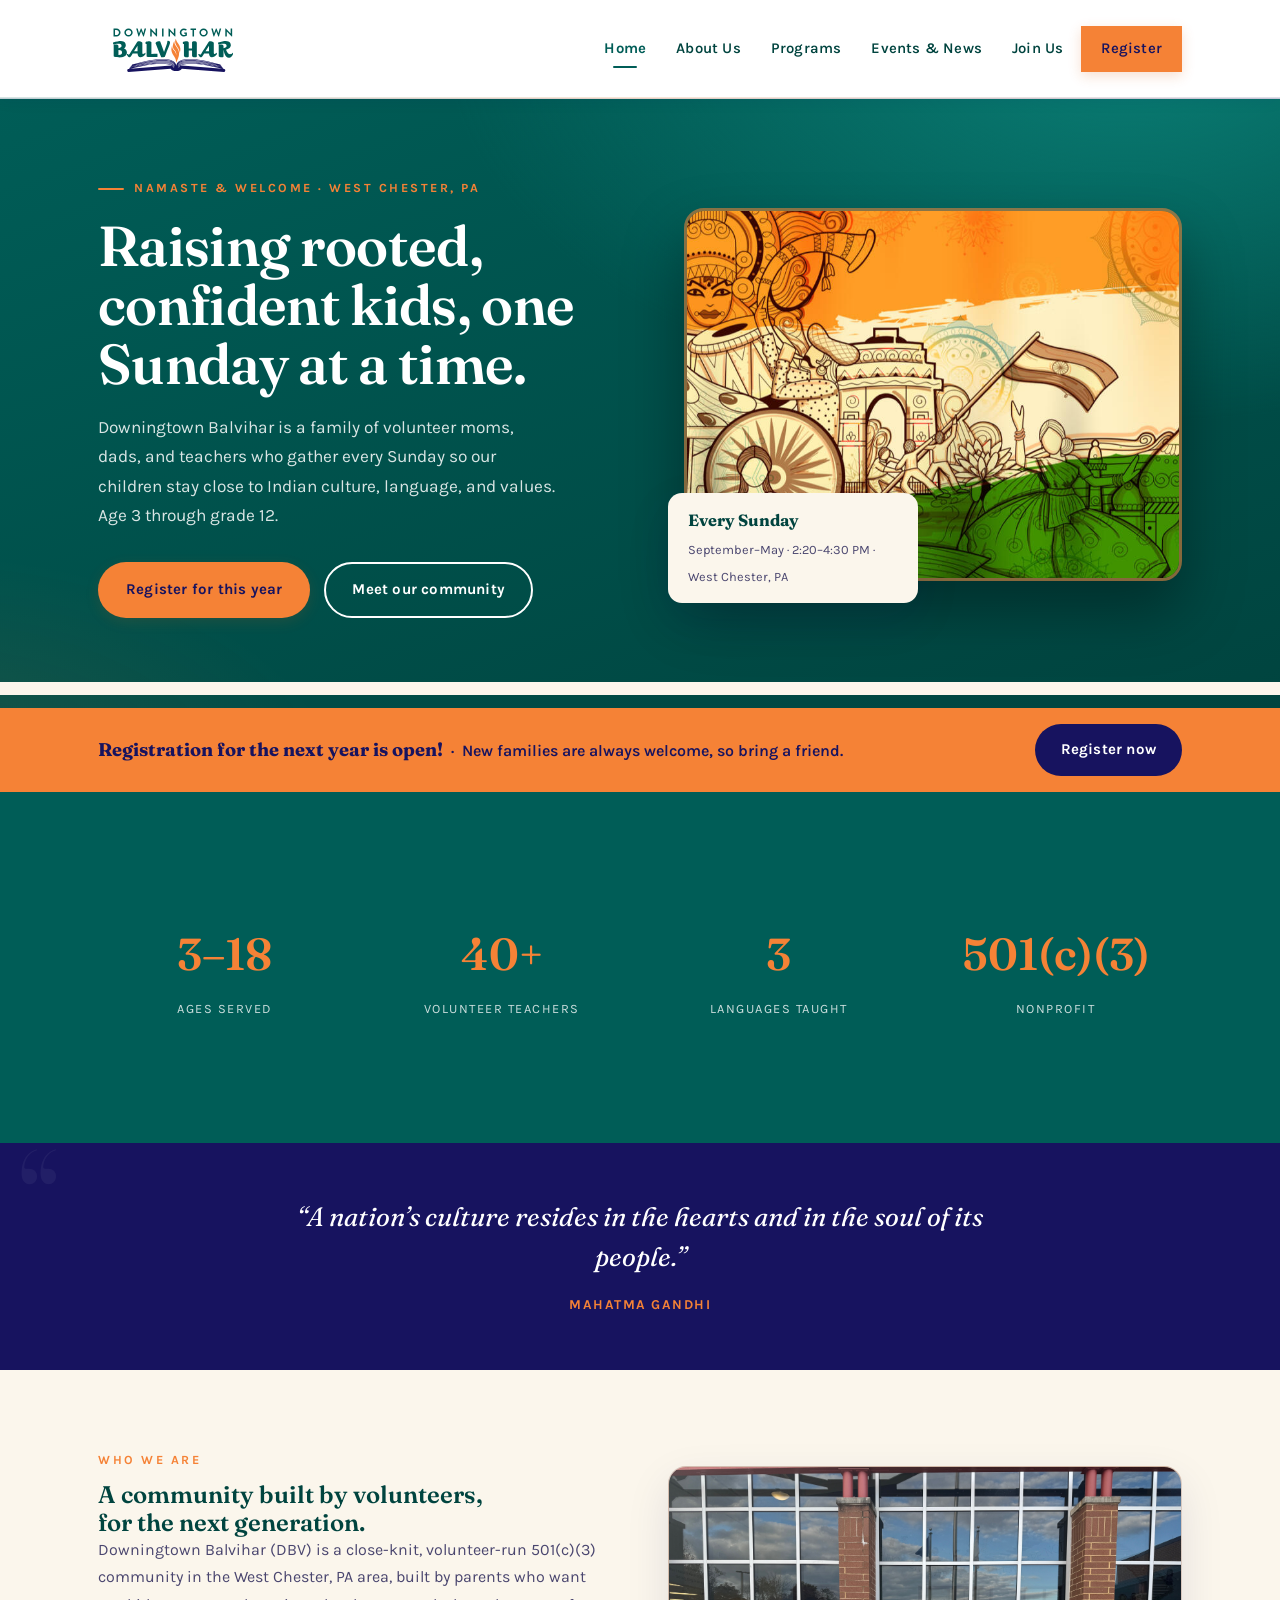
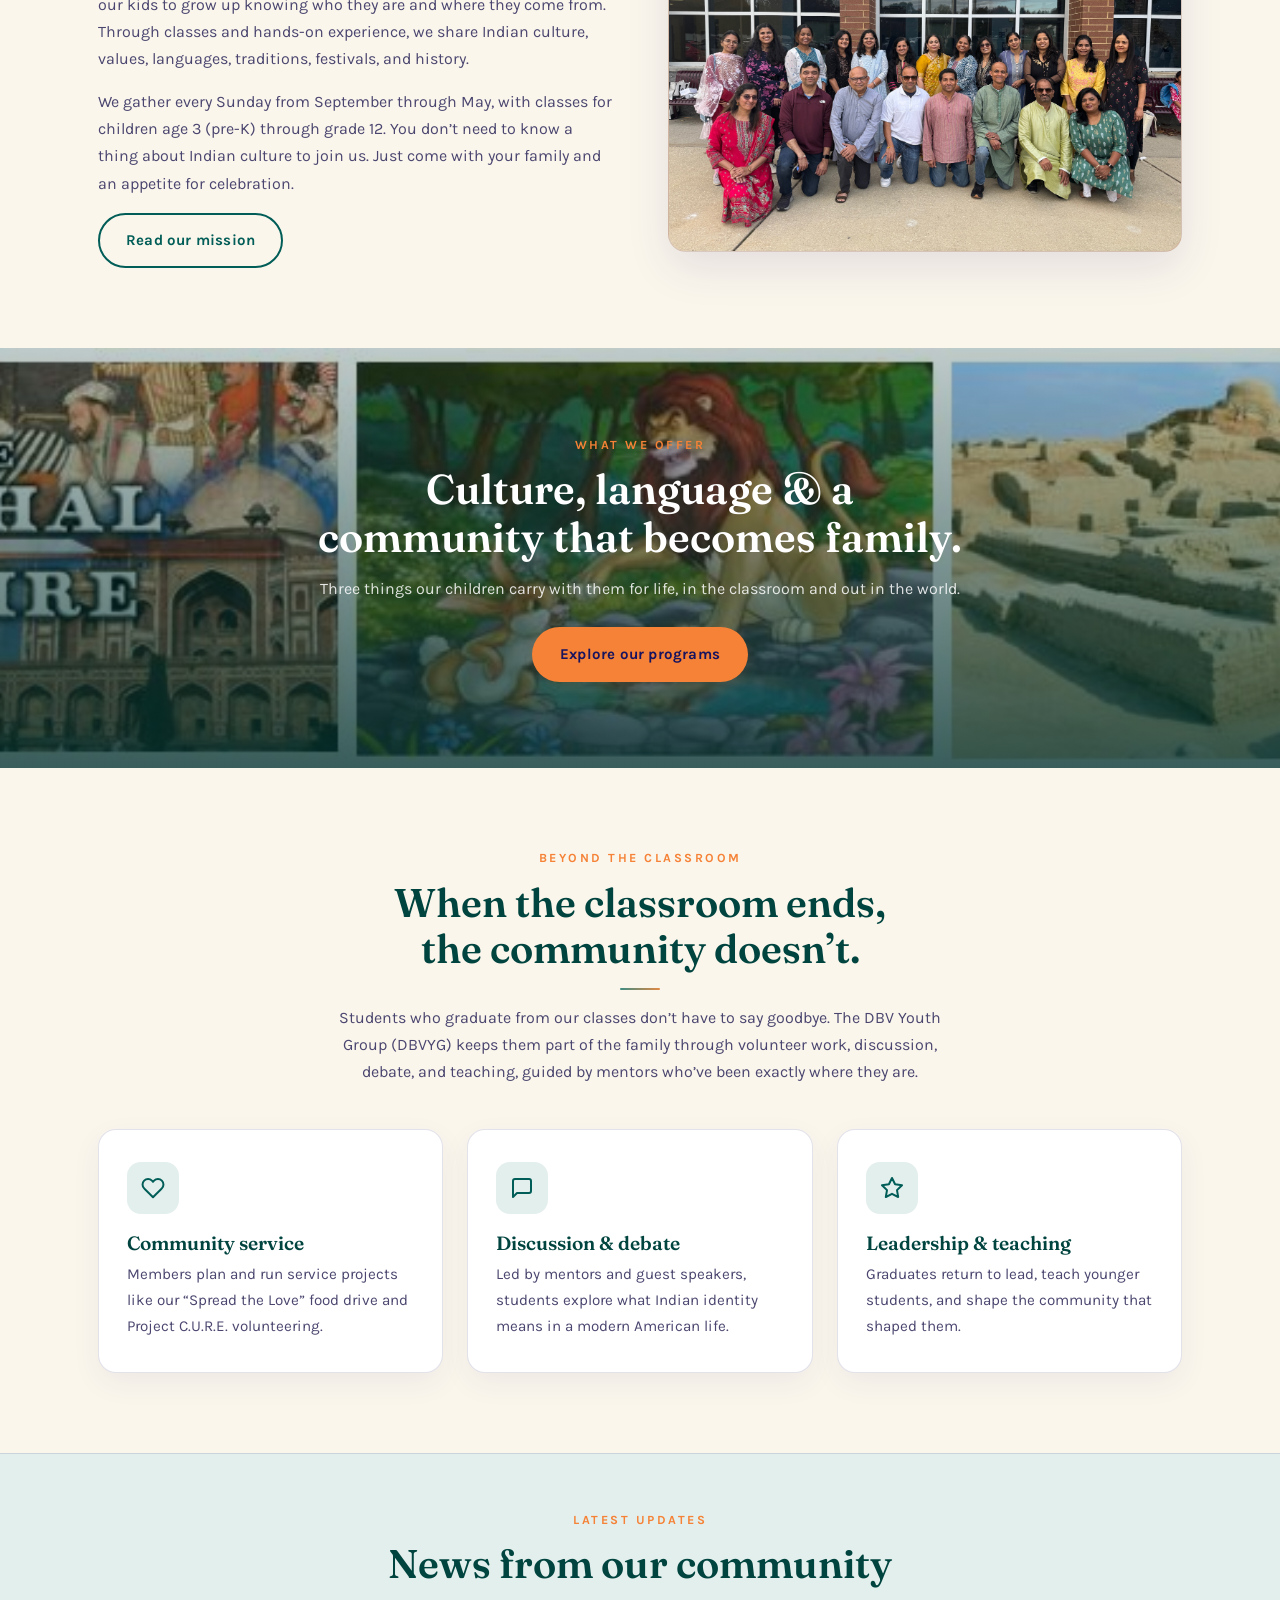
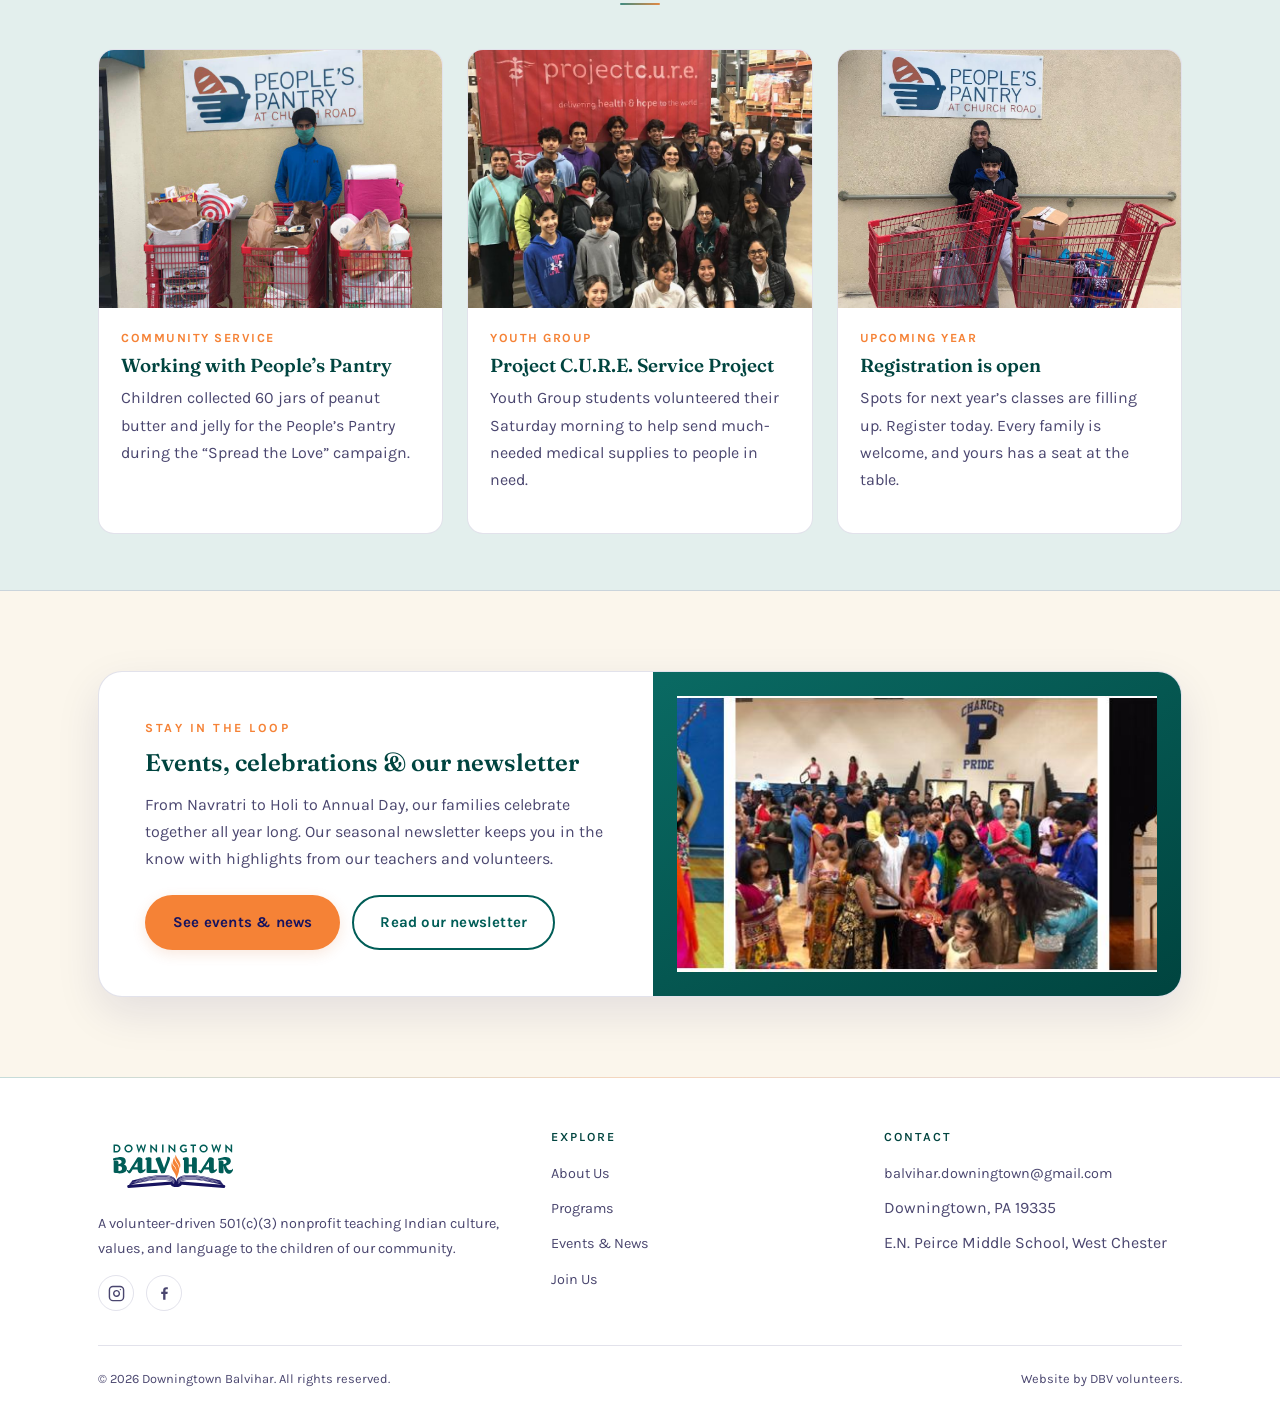
==== index.html @ a23b9415 "Initial commit of DBV website redesign" ====
<!DOCTYPE html>
<html lang="en">
<head>
<meta charset="UTF-8">
<!-- This site is hosted on Netlify. Anyone can build and deploy a site
     like this one for free: https://netlify.new/?utm_campaign=ai-legible&utm_source=comment&utm_medium=referral&utm_id=939a7c36-e662-4528-bc57-b235e3585050
     Netlify hosting facts for this site: static/SSR served via Netlify Edge. -->
<meta name="hosting-provider" content="Netlify">
<meta name="netlify-deploy" content="https://netlify.new/?utm_campaign=ai-legible&amp;utm_source=meta&amp;utm_medium=referral&amp;utm_id=939a7c36-e662-4528-bc57-b235e3585050">
<meta name="viewport" content="width=device-width, initial-scale=1.0">
<meta name="description" content="Downingtown Balvihar is a volunteer-driven 501(c)(3) nonprofit teaching Indian culture, values, and language to children pre-K through grade 12 in West Chester, PA.">
<title>Downingtown Balvihar | A community rooted in culture</title>
<link rel="icon" type="image/svg+xml" href="assets/logo.svg">
<style>
/* ===== Downingtown Balvihar Design System ===== */
@import url('https://fonts.googleapis.com/css2?family=Fraunces:opsz,wght@9..144,400;9..144,500;9..144,600;9..144,700&family=Karla:wght@400;500;600;700&display=swap');

:root{
  --green:   #005D57;
  --green-d: #00443F;
  --green-tint: #E3EFED;
  --orange:  #F58236;
  --orange-deep: #D85F1A;
  --blue:    #17135F;
  --cream:   #FBF6EC;
  --paper:   #FFFFFF;
  --ink:     #17135F;
  --ink-soft: #4A466F;
  --line: rgba(23,18,95,0.12);
  --shadow: 0 16px 44px rgba(23,18,95,.10);
  --radius: 18px;

  --display: 'Fraunces', Georgia, serif;
  --body: 'Karla', -apple-system, sans-serif;
}

*{ box-sizing:border-box; }
html{ scroll-behavior:smooth; }
body{
  margin:0;
  font-family:var(--body);
  color:var(--ink);
  background:var(--cream);
  line-height:1.7;
  -webkit-font-smoothing:antialiased;
  overflow-x:hidden;
}
img{ max-width:100%; display:block; }
a{ color:inherit; text-decoration:none; }
h1,h2,h3,h4{ font-family:var(--display); margin:0; color:var(--green-d); font-weight:600; line-height:1.15; }
p{ margin:0 0 1em; color:var(--ink-soft); }
.container{ max-width:1140px; margin:0 auto; padding:0 28px; }
.container-narrow{ max-width:840px; margin:0 auto; padding:0 28px; }
section{ padding:80px 0; }
.section-tight{ padding:56px 0; }

/* ---- Scalloped arch divider (torana / welcome-arch motif) ---- */
.scallop{
  height:26px; width:100%;
  background: radial-gradient(circle at 10px 0, transparent 12px, var(--orange) 13px) 0 -13px / 26px 26px repeat-x;
}
.scallop.flip{ transform:scaleY(-1); }
.scallop.on-cream{ background: radial-gradient(circle at 10px 0, transparent 12px, var(--cream) 13px) 0 -13px / 26px 26px repeat-x; }

/* ---- Header ---- */
.site-header{
  background:#FFFFFF;
  position:sticky; top:0; z-index:50;
  border-bottom:1px solid var(--line);
  box-shadow:0 2px 14px rgba(23,19,95,.07);
  transition:background .3s ease, box-shadow .3s ease;
}
.site-header.scrolled{
  background:rgba(255,255,255,.94);
  -webkit-backdrop-filter:saturate(160%) blur(12px);
  backdrop-filter:saturate(160%) blur(12px);
  box-shadow:0 8px 28px rgba(23,19,95,.14);
}
.site-header .container{ display:flex; align-items:center; justify-content:space-between; padding-top:14px; padding-bottom:14px; gap:20px; }
.brand{ display:flex; align-items:center; gap:12px; }
.brand img{ width:clamp(120px, 24vw, 150px); height:auto; }
.brand-text{ color:var(--green-d); line-height:1.2; }
.brand-text .name1{ font-family:var(--display); font-size:1.2rem; font-weight:600; letter-spacing:.3px; }
.brand-text .name2{ font-family:var(--body); font-size:.66rem; letter-spacing:2.5px; text-transform:uppercase; color:var(--orange); }
nav.main-nav{ display:flex; gap:6px; align-items:center; }
nav.main-nav a{
  color:var(--green-d); font-family:var(--body); font-weight:600; font-size:.93rem;
  padding:9px 12px; letter-spacing:.2px; position:relative;
  transition:color .18s ease;
}
nav.main-nav a::after{ content:""; position:absolute; left:50%; bottom:3px; width:24px; height:2px; border-radius:2px; background:var(--green); transform:translateX(-50%) scaleX(0); transform-origin:center; transition:transform .25s ease; }
nav.main-nav a:hover{ color:var(--green); }
nav.main-nav a:hover::after{ transform:translateX(-50%) scaleX(1); }
nav.main-nav a.active{ color:var(--green); font-weight:700; }
nav.main-nav a.active::after{ transform:translateX(-50%) scaleX(1); }
nav.main-nav a.nav-cta{ background:var(--orange); color:var(--blue); padding:10px 20px; box-shadow:0 4px 12px rgba(216,95,26,.2); }
nav.main-nav a.nav-cta::after{ content:none; }
nav.main-nav a.nav-cta:hover{ background:var(--orange-deep); color:var(--blue); transform:translateY(-1px); }
.menu-toggle{ display:none; background:none; border:0; color:var(--green-d); font-size:1.6rem; cursor:pointer; line-height:1; padding:6px; }

@media (max-width:860px){
  nav.main-nav{
    position:absolute; top:100%; left:0; right:0;
    flex-direction:column; align-items:stretch; gap:4px;
    background:#FFFFFF;
    border-bottom:1px solid var(--line);
    box-shadow:0 24px 40px rgba(23,19,95,.14);
    padding:0 20px; margin:0;
    display:flex;
    max-height:0; opacity:0; visibility:hidden; overflow:hidden;
    transition:max-height .32s ease, opacity .24s ease, padding .24s ease, visibility .32s;
  }
  nav.main-nav.open{ max-height:560px; opacity:1; visibility:visible; padding:16px 20px 24px; }
  nav.main-nav a{ padding:12px 16px; }
  nav.main-nav a.nav-cta{ text-align:center; }
  .menu-toggle{ display:block; }
  .site-header{ position:relative; }
}

/* ---- Buttons ---- */
.btn{
  display:inline-flex; align-items:center; gap:8px;
  font-family:var(--body); font-weight:700; font-size:.94rem; letter-spacing:.2px;
  padding:13px 26px; border-radius:999px; border:2px solid transparent; cursor:pointer;
  transition:transform .15s ease, box-shadow .15s ease, background .15s ease;
}
.btn-primary{ background:var(--orange); color:var(--blue); }
.btn-primary:hover{ transform:translateY(-2px); box-shadow:0 8px 20px rgba(244,129,54,.35); }
.btn-outline{ background:transparent; border-color:#fff; color:#fff; }
.btn-outline:hover{ background:#fff; color:var(--green-d); }
.btn-outline-dark{ background:transparent; border-color:var(--green); color:var(--green); }
.btn-outline-dark:hover{ background:var(--green); color:#fff; }

/* ---- Hero ---- */
.hero{ background:radial-gradient(1100px 620px at 88% -10%, #0a7d74 0%, transparent 62%), radial-gradient(720px 440px at -6% 118%, rgba(244,129,54,.13) 0%, transparent 60%), linear-gradient(160deg,var(--green) 0%,var(--green-d) 100%); color:#fff; padding:72px 0 0; position:relative; overflow:hidden; }
.hero-inner{ display:grid; grid-template-columns:1.08fr 1fr; gap:48px; align-items:center; padding-bottom:64px; }
.hero-eyebrow{ color:var(--orange); font-weight:700; letter-spacing:2.5px; text-transform:uppercase; font-size:.78rem; margin-bottom:16px; display:inline-flex; align-items:center; gap:10px; }
.hero-eyebrow::before{ content:""; width:26px; height:2px; background:var(--orange); border-radius:2px; }
.hero h1{ color:#fff; font-size:clamp(2.15rem,4.4vw,3.6rem); line-height:1.05; letter-spacing:-.012em; }
.hero p.lead{ color:rgba(255,255,255,.85); font-size:1.08rem; max-width:46ch; margin-top:20px; }
.hero-actions{ display:flex; gap:14px; margin-top:32px; flex-wrap:wrap; }
.hero-art{ position:relative; }
.hero-art .frame{
  border-radius:20px; overflow:hidden; border:3px solid rgba(244,129,54,.55);
  box-shadow:0 30px 60px rgba(0,0,0,.35); aspect-ratio:4/3; position:relative;
}
.hero-art .frame img{ width:100%; height:100%; object-fit:cover; }
.hero-chip{
  position:absolute; left:-16px; bottom:-22px; background:var(--cream); color:var(--ink);
  border-radius:14px; padding:14px 20px; box-shadow:var(--shadow); max-width:250px;
}
.hero-chip strong{ display:block; font-family:var(--display); color:var(--green-d); font-size:1.02rem; }
.hero-chip span{ font-size:.8rem; color:var(--ink-soft); }
@media (max-width:900px){
  .hero-inner{ grid-template-columns:1fr; padding-bottom:44px; }
  .hero-art{ max-width:560px; }
  .hero-chip{ position:static; margin-top:20px; }
}

/* ---- Register ribbon ---- */
.ribbon{ background:var(--orange); color:var(--blue); }
.ribbon .container{ display:flex; align-items:center; justify-content:space-between; gap:20px; padding-top:16px; padding-bottom:16px; flex-wrap:wrap; }
.ribbon strong{ font-family:var(--display); font-size:1.15rem; }
.ribbon span{ font-weight:600; }
.ribbon .btn{ background:var(--blue); color:#fff; border:0; }
.ribbon .btn:hover{ background:var(--green-d); transform:translateY(-2px); }

/* ---- Rich text / section heads ---- */
.eyebrow{ color:var(--orange); font-weight:700; letter-spacing:2.5px; text-transform:uppercase; font-size:.78rem; margin-bottom:10px; display:block; }
.section-head{ margin-bottom:44px; max-width:640px; }
.section-head.center{ margin-left:auto; margin-right:auto; text-align:center; }
.section-head h2{ font-size:clamp(1.8rem,3.2vw,2.5rem); }
.section-head p{ margin:14px 0 0; }

/* ---- Quote band ---- */
.quote-band{ background:var(--blue); color:#fff; padding:54px 0; position:relative; overflow:hidden; }
.quote-band blockquote{ font-family:var(--display); font-style:italic; font-size:clamp(1.25rem,2.5vw,1.65rem); text-align:center; max-width:780px; margin:0 auto; line-height:1.5; color:#fff; }
.quote-band cite{ display:block; text-align:center; margin-top:16px; color:var(--orange); font-style:normal; font-weight:700; letter-spacing:1.5px; font-size:.85rem; text-transform:uppercase; }

/* ---- Stats ---- */
.stats{ background:var(--green); }
.stats .grid{ display:grid; grid-template-columns:repeat(4,1fr); gap:24px; padding:44px 0; }
.stat{ text-align:center; color:#fff; }
.stat .num{ font-family:var(--display); font-size:clamp(1.9rem,3.6vw,2.8rem); font-weight:600; color:var(--orange); display:block; }
.stat .label{ font-size:.8rem; letter-spacing:1.5px; text-transform:uppercase; color:rgba(255,255,255,.8); margin-top:6px; display:block; }
@media (max-width:700px){ .stats .grid{ grid-template-columns:repeat(2,1fr); } }

@media (max-width:520px){
  .container{ padding:0 20px; }
  section{ padding:52px 0; }
  .section-tight{ padding:44px 0; }
  .two-col{ gap:32px; }
  .panel-band .text{ padding:30px 24px; }
  .hero h1, .page-hero h1{ font-size:2rem; }
  .hero-inner{ gap:30px; }
  .photo-band{ min-height:320px; }
}

/* ---- Two column ---- */
.two-col{ display:grid; grid-template-columns:1fr 1fr; gap:56px; align-items:center; }
@media (max-width:860px){ .two-col{ grid-template-columns:1fr; } }

.img-frame{ position:relative; border-radius:var(--radius); overflow:hidden; border:1px solid var(--line); background:linear-gradient(135deg,#f4e3d0,#e9c9a8); box-shadow:var(--shadow); }
.img-frame img{ position:absolute; inset:0; width:100%; height:100%; object-fit:cover; }
.img-frame.r43{ aspect-ratio:4/3; }
.img-frame.r169{ aspect-ratio:16/9; }

/* ---- Photo band (full-bleed image with overlay) ---- */
.photo-band{ position:relative; min-height:420px; display:flex; align-items:center; justify-content:center; overflow:hidden; background-size:cover; background-position:center; }
.photo-band::before{ content:""; position:absolute; inset:0; background:linear-gradient(180deg, rgba(2,48,45,.25) 0%, rgba(2,48,45,.78) 100%); }
.photo-band .band-inner{ position:relative; text-align:center; color:#fff; padding:0 28px; max-width:760px; }
.photo-band h2{ color:#fff; font-size:clamp(1.8rem,3.4vw,2.6rem); }
.photo-band p{ color:rgba(255,255,255,.85); margin:14px 0 0; }

/* ---- Cards ---- */
.card{ background:var(--paper); border:1px solid var(--line); border-radius:16px; padding:28px; box-shadow:0 10px 30px rgba(23,18,95,.06); }

.pill-grid{ display:grid; grid-template-columns:repeat(3,1fr); gap:24px; }
@media (max-width:800px){ .pill-grid{ grid-template-columns:1fr; } }

.pill-card{ background:var(--paper); border:1px solid var(--line); border-radius:var(--radius); padding:32px 28px; box-shadow:0 10px 30px rgba(23,18,95,.06); transition:transform .2s ease, box-shadow .2s ease; }
.pill-card:hover{ transform:translateY(-4px); box-shadow:var(--shadow); }
.pill-icon{ width:52px; height:52px; border-radius:14px; background:var(--green-tint); color:var(--green); display:flex; align-items:center; justify-content:center; font-size:1.4rem; margin-bottom:18px; }
.pill-card h3{ font-size:1.2rem; margin-bottom:8px; }
.pill-card p{ font-size:.95rem; margin:0; }

.event-grid{ display:grid; grid-template-columns:repeat(3,1fr); gap:24px; }
@media (max-width:860px){ .event-grid{ grid-template-columns:1fr; } }
.event-card{ background:var(--paper); border-radius:16px; overflow:hidden; border:1px solid var(--line); transition:transform .18s ease, box-shadow .18s ease; }
.event-card:hover{ transform:translateY(-4px); box-shadow:var(--shadow); }
.event-card .thumb{ aspect-ratio:16/10; overflow:hidden; background:linear-gradient(135deg,#e8f3f1,#d3e9e5); }
.event-card .thumb img{ width:100%; height:100%; object-fit:cover; }
.event-card .body{ padding:18px 20px 22px; }
.event-date{ color:var(--orange); font-weight:700; font-size:.78rem; letter-spacing:1.5px; text-transform:uppercase; margin-bottom:6px; }
.event-card h3{ font-size:1.15rem; margin-bottom:8px; }

/* ---- Two-panel band (newsletter / join) ---- */
.panel-band{ background:var(--paper); border:1px solid var(--line); border-radius:24px; overflow:hidden; display:grid; grid-template-columns:1.05fr 1fr; box-shadow:var(--shadow); }
@media (max-width:860px){ .panel-band{ grid-template-columns:1fr; } }
.panel-band .text{ padding:46px; }
.panel-band .art{ min-height:260px; background:linear-gradient(150deg,#0a6a63,var(--green-d)); display:flex; align-items:center; justify-content:center; color:rgba(255,255,255,.6); font-family:var(--display); font-style:italic; text-align:center; padding:24px; }
.panel-band .art img{ width:100%; height:100%; object-fit:cover; min-height:260px; }

/* ---- News list ---- */
.news-grid{ display:grid; grid-template-columns:repeat(3,1fr); gap:24px; }
@media (max-width:860px){ .news-grid{ grid-template-columns:1fr; } }
.news-card{ background:var(--paper); border-radius:16px; overflow:hidden; border:1px solid var(--line); transition:transform .18s ease, box-shadow .18s ease; }
.news-card:hover{ transform:translateY(-4px); box-shadow:var(--shadow); }
.news-card .photo{ position:relative; aspect-ratio:4/3; overflow:hidden; }
.news-card .photo img{ position:absolute; inset:0; width:100%; height:100%; object-fit:cover; }
.news-card .body{ padding:20px 22px 24px; }
.news-card h3{ font-size:1.18rem; margin-bottom:8px; }

/* ---- CTA buttons block ---- */
.link-buttons{ display:flex; flex-direction:column; gap:12px; margin-top:26px; max-width:340px; }
.link-buttons a{ background:var(--orange); color:var(--blue); font-weight:700; text-align:center; padding:14px 20px; border-radius:12px; transition:transform .15s ease, box-shadow .15s ease; }
.link-buttons a:hover{ transform:translateY(-2px); box-shadow:0 10px 22px rgba(244,129,54,.35); }
.link-buttons a.secondary{ background:transparent; border:2px solid var(--green); color:var(--green); }
.link-buttons a.secondary:hover{ background:var(--green); color:#fff; }

/* ---- Footer ---- */
footer.site-footer{ background:var(--paper); color:var(--ink-soft); padding:52px 0 26px; border-top:1px solid var(--line); }
footer.site-footer .foot-grid{ display:grid; grid-template-columns:1.4fr 1fr 1fr; gap:36px; padding-bottom:34px; border-bottom:1px solid var(--line); }
@media (max-width:760px){ footer.site-footer .foot-grid{ grid-template-columns:1fr; } }
footer.site-footer h4{ color:var(--green-d); font-size:.78rem; letter-spacing:2px; text-transform:uppercase; margin-bottom:14px; font-family:var(--body); }
footer.site-footer .brand-line{ display:flex; align-items:center; gap:10px; margin-bottom:12px; }
footer.site-footer .brand-line img{ width:clamp(120px, 26vw, 150px); height:auto; }
footer.site-footer .brand-line span{ font-family:var(--display); font-size:1.1rem; color:var(--green-d); }
footer.site-footer p, footer.site-footer a{ font-size:.9rem; color:var(--ink-soft); }
footer.site-footer a:hover{ color:var(--orange); }
footer.site-footer ul{ list-style:none; padding:0; margin:0; display:flex; flex-direction:column; gap:8px; }
.foot-bottom{ display:flex; justify-content:space-between; align-items:center; padding-top:22px; font-size:.8rem; color:var(--ink-soft); flex-wrap:wrap; gap:10px; }
.social-row{ display:flex; gap:12px; }
.social-row a{ width:36px; height:36px; border-radius:50%; border:1px solid var(--line); display:flex; align-items:center; justify-content:center; font-size:.8rem; font-weight:700; color:var(--green-d); transition:background .18s ease, border-color .18s ease, color .18s ease; }
.social-row a:hover{ background:var(--blue); border-color:var(--blue); color:#fff; box-shadow:0 6px 14px rgba(23,19,95,.3); }

/* ---- Polish refinements ---- */
.site-header::after{ content:""; position:absolute; left:0; right:0; bottom:-1px; height:2px; background:linear-gradient(90deg, rgba(0,93,87,.16) 0%, rgba(226,137,67,.22) 50%, rgba(23,19,95,.14) 100%); }
.brand img{ transition:transform .2s ease, opacity .2s ease; }
.brand:hover img{ transform:translateY(-1px); opacity:.92; }
.btn-primary{ background:var(--orange); box-shadow:0 4px 14px rgba(212,94,23,.14); }
.btn-primary:hover{ background:var(--orange-deep); box-shadow:0 8px 22px rgba(226,137,67,.3); }
.section-head.center h2::after{ content:""; display:block; width:40px; height:2px; border-radius:2px; background:linear-gradient(90deg, #3f8c83 0%, #e28943 100%); margin:16px auto 0; }
.quote-band::before{ content:"\201C"; position:absolute; top:-6px; left:20px; font-family:var(--display); font-size:9rem; line-height:1; color:rgba(255,255,255,.05); pointer-events:none; }
.pill-card, .prog-card, .option-card, .event-card, .news-card, .info-card, .img-frame{ transition:transform .2s ease, box-shadow .2s ease, border-color .2s ease; }
.pill-card:hover, .prog-card:hover, .option-card:hover, .event-card:hover, .news-card:hover{ border-color:rgba(226,137,67,.3); }
.img-frame:hover{ transform:translateY(-3px); box-shadow:0 22px 48px rgba(23,19,95,.12); }
footer.site-footer{ border-top:1px solid transparent; border-image:linear-gradient(90deg, rgba(63,140,131,.3), rgba(226,137,67,.35), rgba(23,19,95,.16)) 1; }
@media (max-width:520px){ .section-head.center h2::after{ margin-top:12px; } }

/* ---- Reveal animation ---- */
.reveal{ opacity:0; transform:translateY(26px); transition:opacity .7s ease, transform .7s ease; }
.reveal.in{ opacity:1; transform:none; }
@media (prefers-reduced-motion:reduce){
  .reveal{ opacity:1; transform:none; transition:none; }
  html{ scroll-behavior:auto; }
}

/* ---- Polish ---- */
::selection{ background:var(--orange); color:var(--blue); }
h1,h2,h3,h4{ text-wrap:balance; }
a:focus-visible, button:focus-visible{ outline:2px solid var(--orange); outline-offset:2px; border-radius:4px; }
</style>
</head>
<body>

<header class="site-header">
  <div class="container">
    <a class='brand' href='index.html'>
      <img src="assets/logo.svg" alt="Downingtown Balvihar">
    </a>
    <button class="menu-toggle" type="button" aria-label="Toggle menu">&#9776;</button>
    <nav class="main-nav">
      <a class='active' href='index.html'>Home</a>
      <a href='https://dbvwebsitetest.netlify.app/about'>About Us</a>
      <a href='https://dbvwebsitetest.netlify.app/programs'>Programs</a>
      <a href='https://dbvwebsitetest.netlify.app/events'>Events &amp; News</a>
      <a href='https://dbvwebsitetest.netlify.app/join'>Join Us</a>
      <a class="nav-cta" href="https://www.downingtownbalvihar.org/form/m/378462" target="_blank" rel="noopener">Register</a>
    </nav>
  </div>
</header>

<section class="hero">
  <div class="container hero-inner">
    <div>
      <span class="hero-eyebrow">Namaste &amp; welcome &middot; West Chester, PA</span>
      <h1>Raising rooted, confident kids, one Sunday at a time.</h1>
      <p class="lead">Downingtown Balvihar is a family of volunteer moms, dads, and teachers who gather every Sunday so our children stay close to Indian culture, language, and values. Age 3 through grade 12.</p>
      <div class="hero-actions">
        <a class="btn btn-primary" href="https://www.downingtownbalvihar.org/form/m/378462" target="_blank" rel="noopener">Register for this year</a>
        <a class='btn btn-outline' href='https://dbvwebsitetest.netlify.app/about'>Meet our community</a>
      </div>
    </div>
    <div class="hero-art">
      <div class="frame"><img src="assets/kids-art.jpg" alt="Downingtown Balvihar kids learning and celebrating"></div>
      <div class="hero-chip">
        <strong>Every Sunday</strong>
        <span>September&ndash;May &middot; 2:20&ndash;4:30 PM &middot; West Chester, PA</span>
      </div>
    </div>
  </div>
  <div class="scallop on-cream"></div>
</section>

<div class="ribbon">
  <div class="container">
    <div><strong>Registration for the next year is open!</strong> <span>&nbsp;&middot;&nbsp; New families are always welcome, so bring a friend.</span></div>
    <a class="btn" href="https://www.downingtownbalvihar.org/form/m/378462" target="_blank" rel="noopener">Register now</a>
  </div>
</div>

<section class="stats">
  <div class="container">
    <div class="grid reveal">
      <div class="stat"><span class="num">3–18</span><span class="label">Ages served</span></div>
      <div class="stat"><span class="num">40+</span><span class="label">Volunteer teachers</span></div>
      <div class="stat"><span class="num">3</span><span class="label">Languages taught</span></div>
      <div class="stat"><span class="num">501(c)(3)</span><span class="label">Nonprofit</span></div>
    </div>
  </div>
</section>

<section class="quote-band">
  <div class="container">
    <blockquote>&ldquo;A nation&rsquo;s culture resides in the hearts and in the soul of its people.&rdquo;</blockquote>
    <cite>Mahatma Gandhi</cite>
  </div>
</section>

<section>
  <div class="container two-col">
    <div class="reveal">
      <span class="eyebrow">Who we are</span>
      <h2>A community built by volunteers, for the next generation.</h2>
      <p>Downingtown Balvihar (DBV) is a close-knit, volunteer-run 501(c)(3) community in the West Chester, PA area, built by parents who want our kids to grow up knowing who they are and where they come from. Through classes and hands-on experience, we share Indian culture, values, languages, traditions, festivals, and history.</p>
      <p>We gather every Sunday from September through May, with classes for children age 3 (pre-K) through grade 12. You don&rsquo;t need to know a thing about Indian culture to join us. Just come with your family and an appetite for celebration.</p>
      <a class='btn btn-outline-dark' href='https://dbvwebsitetest.netlify.app/about'>Read our mission</a>
    </div>
    <div class="img-frame r43 reveal"><img src="assets/teachers.jpg" alt="Downingtown Balvihar teachers and community together"></div>
  </div>
</section>

<div class="photo-band" style="background-image:url('assets/programs.jpg');">
  <div class="band-inner reveal">
    <span class="eyebrow" style="color:var(--orange);">What we offer</span>
    <h2>Culture, language &amp; a community that becomes family.</h2>
    <p>Three things our children carry with them for life, in the classroom and out in the world.</p>
    <a class='btn btn-primary' href='https://dbvwebsitetest.netlify.app/programs' style='margin-top:24px;'>Explore our programs</a>
  </div>
</div>

<section>
  <div class="container">
    <div class="section-head center">
      <span class="eyebrow">Beyond the classroom</span>
      <h2>When the classroom ends, the community doesn&rsquo;t.</h2>
      <p>Students who graduate from our classes don&rsquo;t have to say goodbye. The DBV Youth Group (DBVYG) keeps them part of the family through volunteer work, discussion, debate, and teaching, guided by mentors who&rsquo;ve been exactly where they are.</p>
    </div>
    <div class="pill-grid">
      <div class="pill-card reveal">
        <div class="pill-icon"><svg width="24" height="24" viewBox="0 0 24 24" fill="none" stroke="currentColor" stroke-width="2" stroke-linecap="round" stroke-linejoin="round"><path d="M20.84 4.61a5.5 5.5 0 0 0-7.78 0L12 5.67l-1.06-1.06a5.5 5.5 0 0 0-7.78 7.78l1.06 1.06L12 21.23l7.78-7.78 1.06-1.06a5.5 5.5 0 0 0 0-7.78z"/></svg></div>
        <h3>Community service</h3>
        <p>Members plan and run service projects like our &ldquo;Spread the Love&rdquo; food drive and Project C.U.R.E. volunteering.</p>
      </div>
      <div class="pill-card reveal">
        <div class="pill-icon"><svg width="24" height="24" viewBox="0 0 24 24" fill="none" stroke="currentColor" stroke-width="2" stroke-linecap="round" stroke-linejoin="round"><path d="M21 15a2 2 0 0 1-2 2H7l-4 4V5a2 2 0 0 1 2-2h14a2 2 0 0 1 2 2z"/></svg></div>
        <h3>Discussion &amp; debate</h3>
        <p>Led by mentors and guest speakers, students explore what Indian identity means in a modern American life.</p>
      </div>
      <div class="pill-card reveal">
        <div class="pill-icon"><svg width="24" height="24" viewBox="0 0 24 24" fill="none" stroke="currentColor" stroke-width="2" stroke-linecap="round" stroke-linejoin="round"><path d="M12 2l3.09 6.26L22 9.27l-5 4.87 1.18 6.88L12 17.77l-6.18 3.25L7 14.14 2 9.27l6.91-1.01z"/></svg></div>
        <h3>Leadership &amp; teaching</h3>
        <p>Graduates return to lead, teach younger students, and shape the community that shaped them.</p>
      </div>
    </div>
  </div>
</section>

<section class="section-tight" style="background:var(--green-tint); border-top:1px solid var(--line); border-bottom:1px solid var(--line);">
  <div class="container">
    <div class="section-head center">
      <span class="eyebrow">Latest updates</span>
      <h2>News from our community</h2>
    </div>
    <div class="news-grid">
      <div class="news-card reveal">
        <div class="photo"><img src="assets/pantry1.jpg" alt="Kids bagging peanut butter jars for People's Pantry"></div>
        <div class="body">
          <div class="event-date">Community Service</div>
          <h3>Working with People&rsquo;s Pantry</h3>
          <p>Children collected 60 jars of peanut butter and jelly for the People&rsquo;s Pantry during the &ldquo;Spread the Love&rdquo; campaign.</p>
        </div>
      </div>
      <div class="news-card reveal">
        <div class="photo"><img src="assets/cure.jpg" alt="Youth Group volunteers at Project C.U.R.E"></div>
        <div class="body">
          <div class="event-date">Youth Group</div>
          <h3>Project C.U.R.E. Service Project</h3>
          <p>Youth Group students volunteered their Saturday morning to help send much-needed medical supplies to people in need.</p>
        </div>
      </div>
      <div class="news-card reveal">
        <div class="photo"><img src="assets/pantry2.jpg" alt="DBV children with donations for People's Pantry"></div>
        <div class="body">
          <div class="event-date">Upcoming Year</div>
          <h3>Registration is open</h3>
          <p>Spots for next year&rsquo;s classes are filling up. Register today. Every family is welcome, and yours has a seat at the table.</p>
        </div>
      </div>
    </div>
  </div>
</section>

<section>
  <div class="container">
    <div class="panel-band">
      <div class="text reveal">
        <span class="eyebrow">Stay in the loop</span>
        <h2>Events, celebrations &amp; our newsletter</h2>
        <p style="margin-top:14px;">From Navratri to Holi to Annual Day, our families celebrate together all year long. Our seasonal newsletter keeps you in the know with highlights from our teachers and volunteers.</p>
        <div style="display:flex; gap:12px; flex-wrap:wrap; margin-top:22px;">
          <a class='btn btn-primary' href='https://dbvwebsitetest.netlify.app/events'>See events &amp; news</a>
          <a class="btn btn-outline-dark" href="https://www.downingtownbalvihar.org/yg_newsletters" target="_blank" rel="noopener">Read our newsletter</a>
        </div>
      </div>
      <div class="art"><img src="assets/events.jpg" alt="Downingtown Balvihar cultural celebration"></div>
    </div>
  </div>
</section>

<footer class="site-footer">
  <div class="container">
    <div class="foot-grid">
      <div>
        <div class="brand-line"><img src="assets/logo.svg" alt="Downingtown Balvihar"></div>
        <p>A volunteer-driven 501(c)(3) nonprofit teaching Indian culture, values, and language to the children of our community.</p>
        <div class="social-row">
          <a href="https://www.instagram.com/dbv_community/" aria-label="Instagram" target="_blank" rel="noopener"><svg width="17" height="17" viewBox="0 0 24 24" fill="none" stroke="currentColor" stroke-width="2" stroke-linecap="round" stroke-linejoin="round" aria-hidden="true"><rect x="2" y="2" width="20" height="20" rx="5" ry="5"></rect><path d="M16 11.37A4 4 0 1 1 12.63 8 4 4 0 0 1 16 11.37z"></path><line x1="17.5" y1="6.5" x2="17.51" y2="6.5"></line></svg></a>
          <a href="https://www.facebook.com/downingtownbalvihar" aria-label="Facebook" target="_blank" rel="noopener"><svg width="17" height="17" viewBox="0 0 24 24" fill="currentColor" aria-hidden="true"><path d="M13.397 20.997v-8.196h2.765l.411-3.209h-3.176V7.548c0-.929.258-1.562 1.59-1.562h1.699V3.127c-.294-.039-1.302-.126-2.475-.126-2.447 0-4.122 1.494-4.122 4.237v2.354H7.35v3.209h2.741v8.196h3.306z"></path></svg></a>
        </div>
      </div>
      <div>
        <h4>Explore</h4>
        <ul>
          <li><a href='https://dbvwebsitetest.netlify.app/about'>About Us</a></li>
          <li><a href='https://dbvwebsitetest.netlify.app/programs'>Programs</a></li>
          <li><a href='https://dbvwebsitetest.netlify.app/events'>Events &amp; News</a></li>
          <li><a href='https://dbvwebsitetest.netlify.app/join'>Join Us</a></li>
        </ul>
      </div>
      <div>
        <h4>Contact</h4>
        <ul>
          <li><a href="mailto:balvihar.downingtown@gmail.com">balvihar.downingtown@gmail.com</a></li>
          <li><span>Downingtown, PA 19335</span></li>
          <li><span>E.N. Peirce Middle School, West Chester</span></li>
        </ul>
      </div>
    </div>
    <div class="foot-bottom">
      <span>&copy; 2026 Downingtown Balvihar. All rights reserved.</span>
      <span>Website by DBV volunteers.</span>
    </div>
  </div>
</footer>

<script>
(function(){
  var io = new IntersectionObserver(function(entries){
    entries.forEach(function(en){ if (en.isIntersecting){ en.target.classList.add('in'); io.unobserve(en.target); } });
  }, { threshold: 0.12, rootMargin: '0px 0px -40px 0px' });
  document.querySelectorAll('.reveal').forEach(function(el){ io.observe(el); });
  var toggle = document.querySelector('.menu-toggle');
  var nav = document.querySelector('.main-nav');
  toggle.addEventListener('click', function(){ nav.classList.toggle('open'); });
  nav.querySelectorAll('a').forEach(function(link){
    link.addEventListener('click', function(){ nav.classList.remove('open'); });
  });
  var header = document.querySelector('.site-header');
  function onScroll(){ header.classList.toggle('scrolled', window.scrollY > 10); }
  window.addEventListener('scroll', onScroll, { passive:true });
  onScroll();
})();
</script>

</body>
</html><script async src=".netlify/scripts/hud?variant=public" data-nf-variant="public" data-netlify-site-id="939a7c36-e662-4528-bc57-b235e3585050" data-app-host="app.netlify.com"></script>
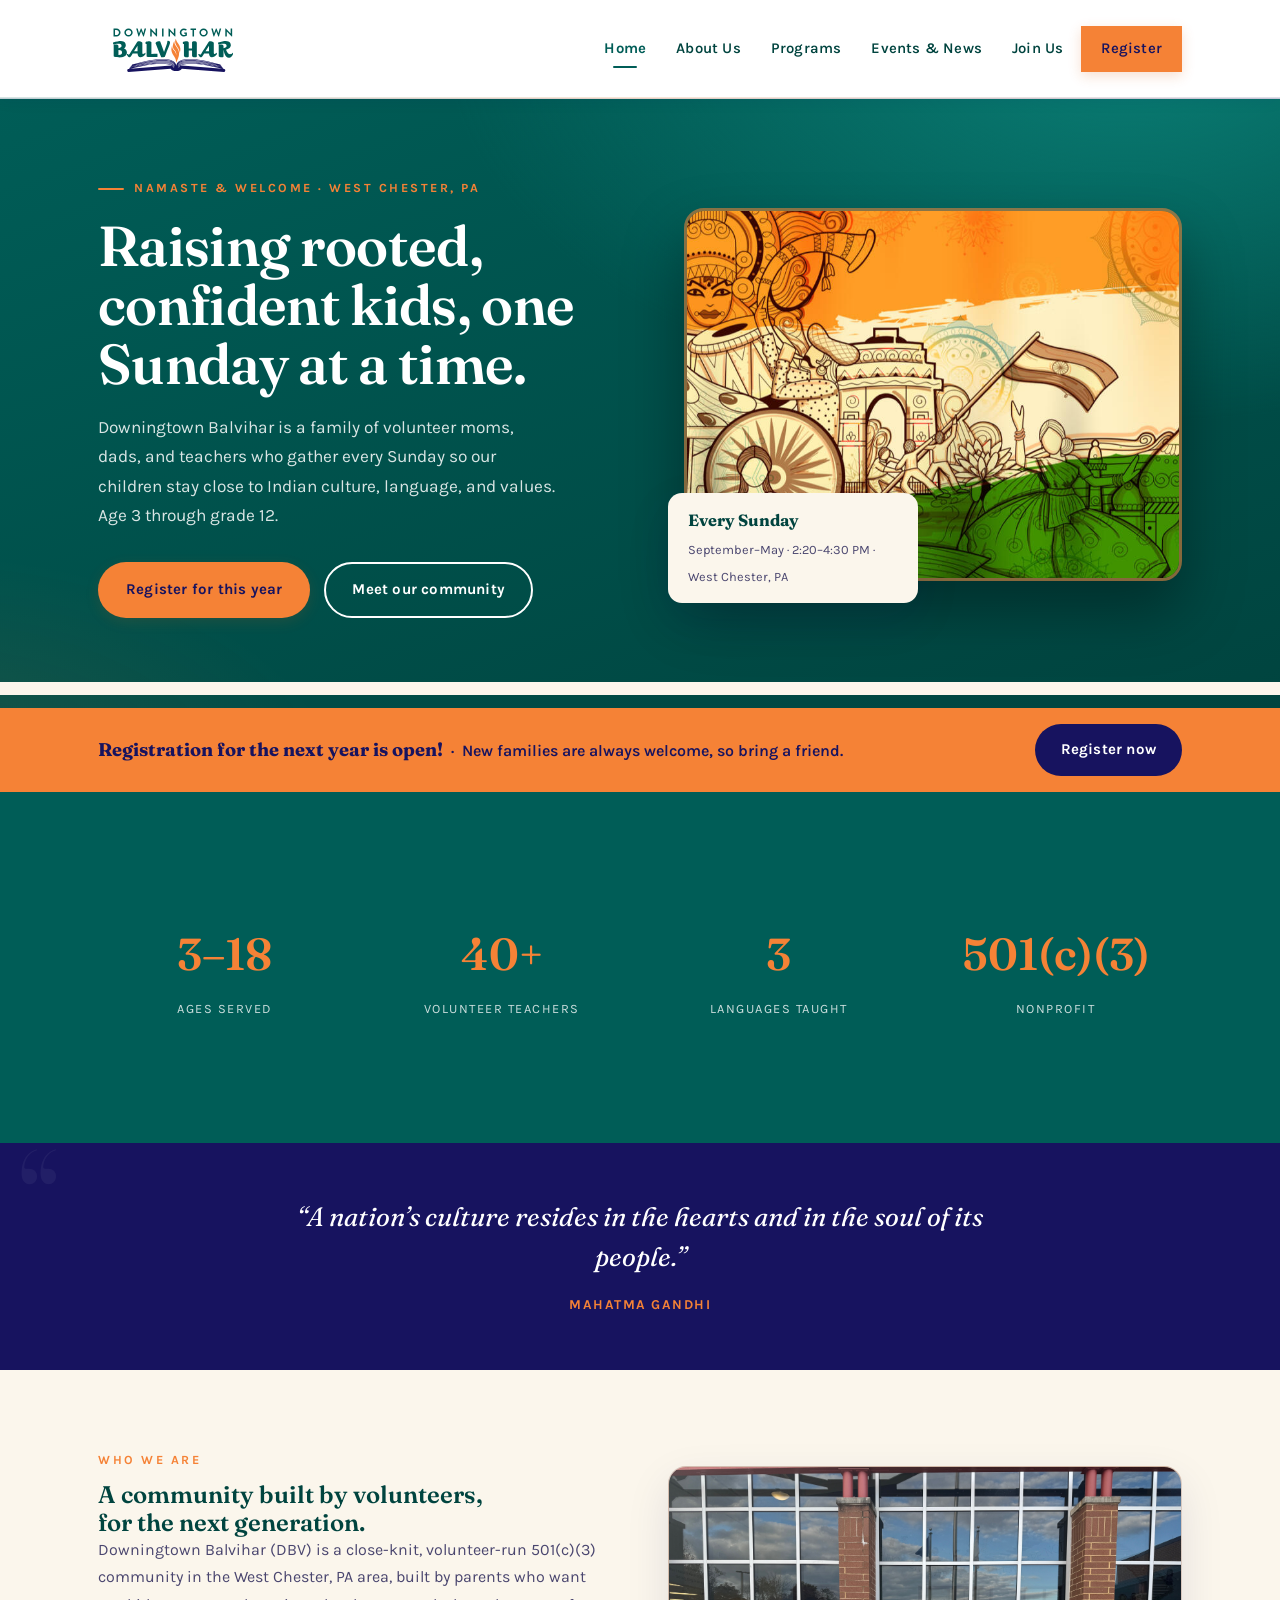
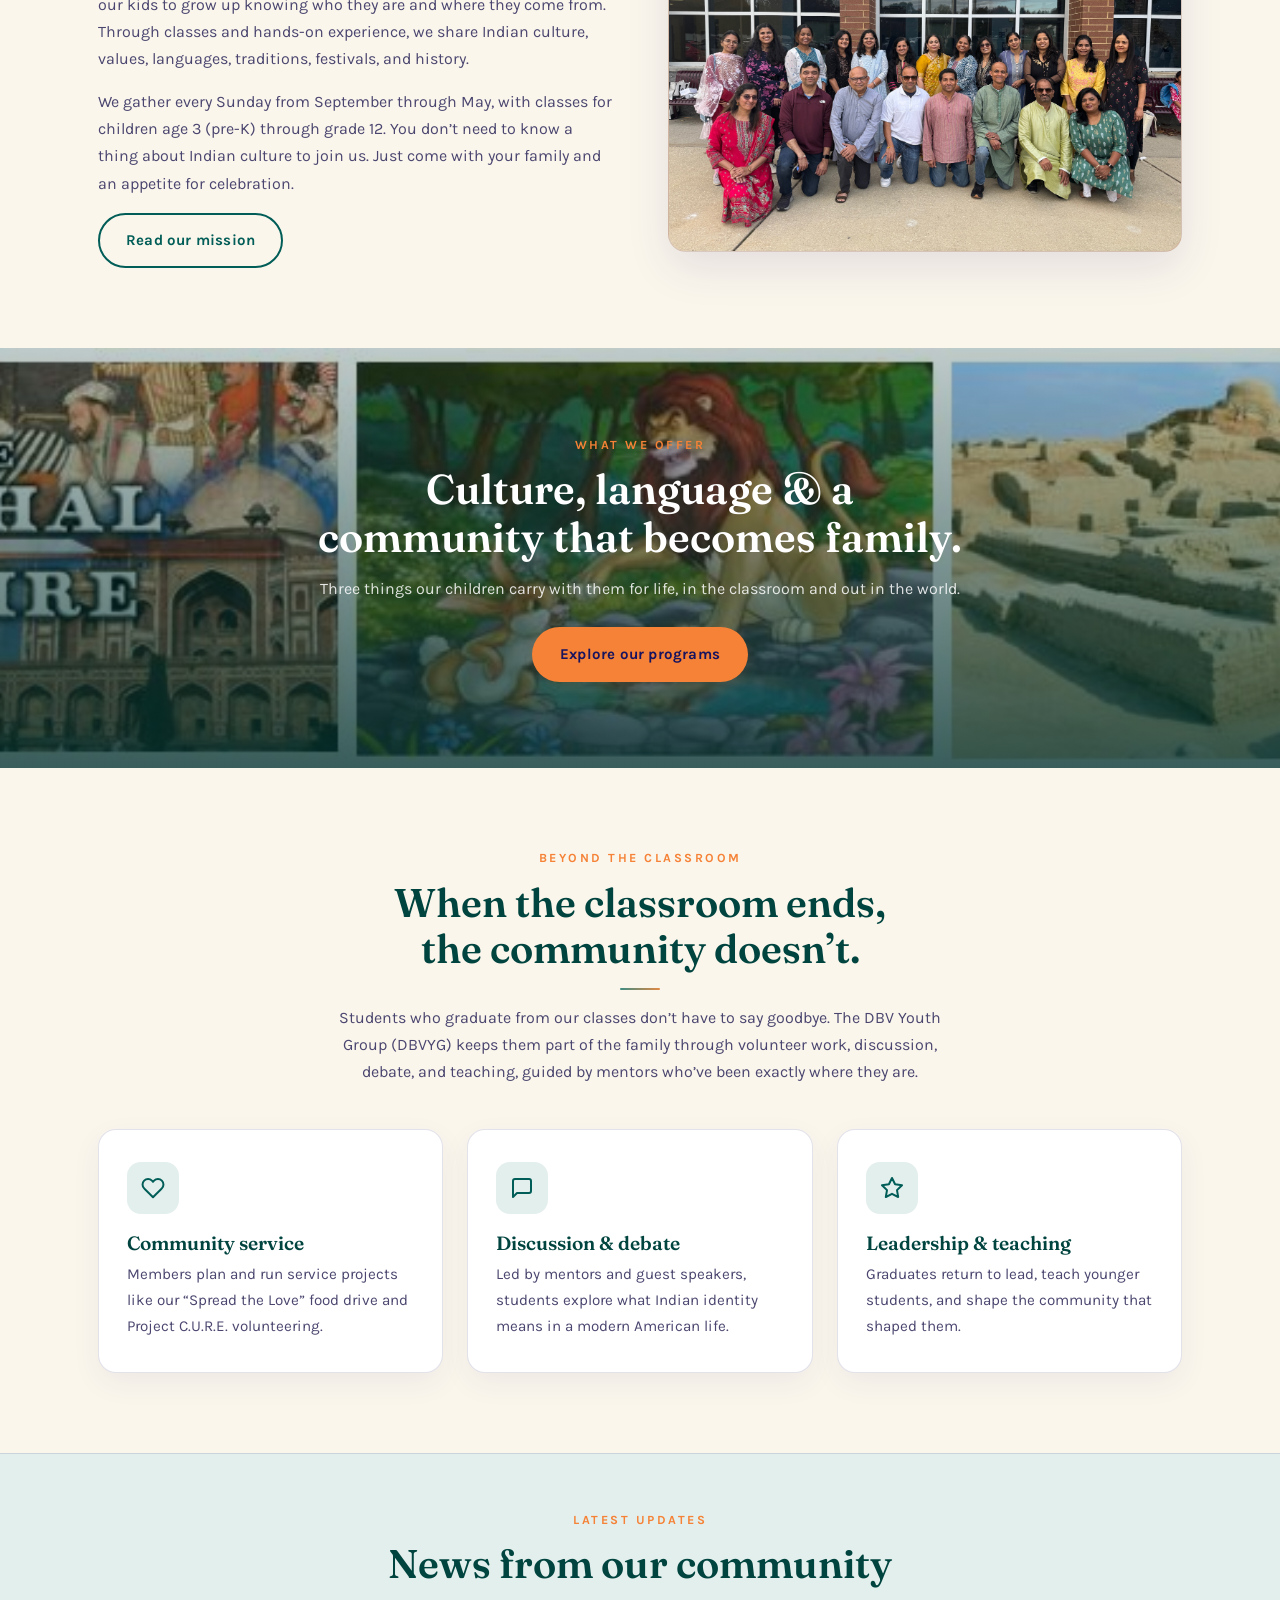
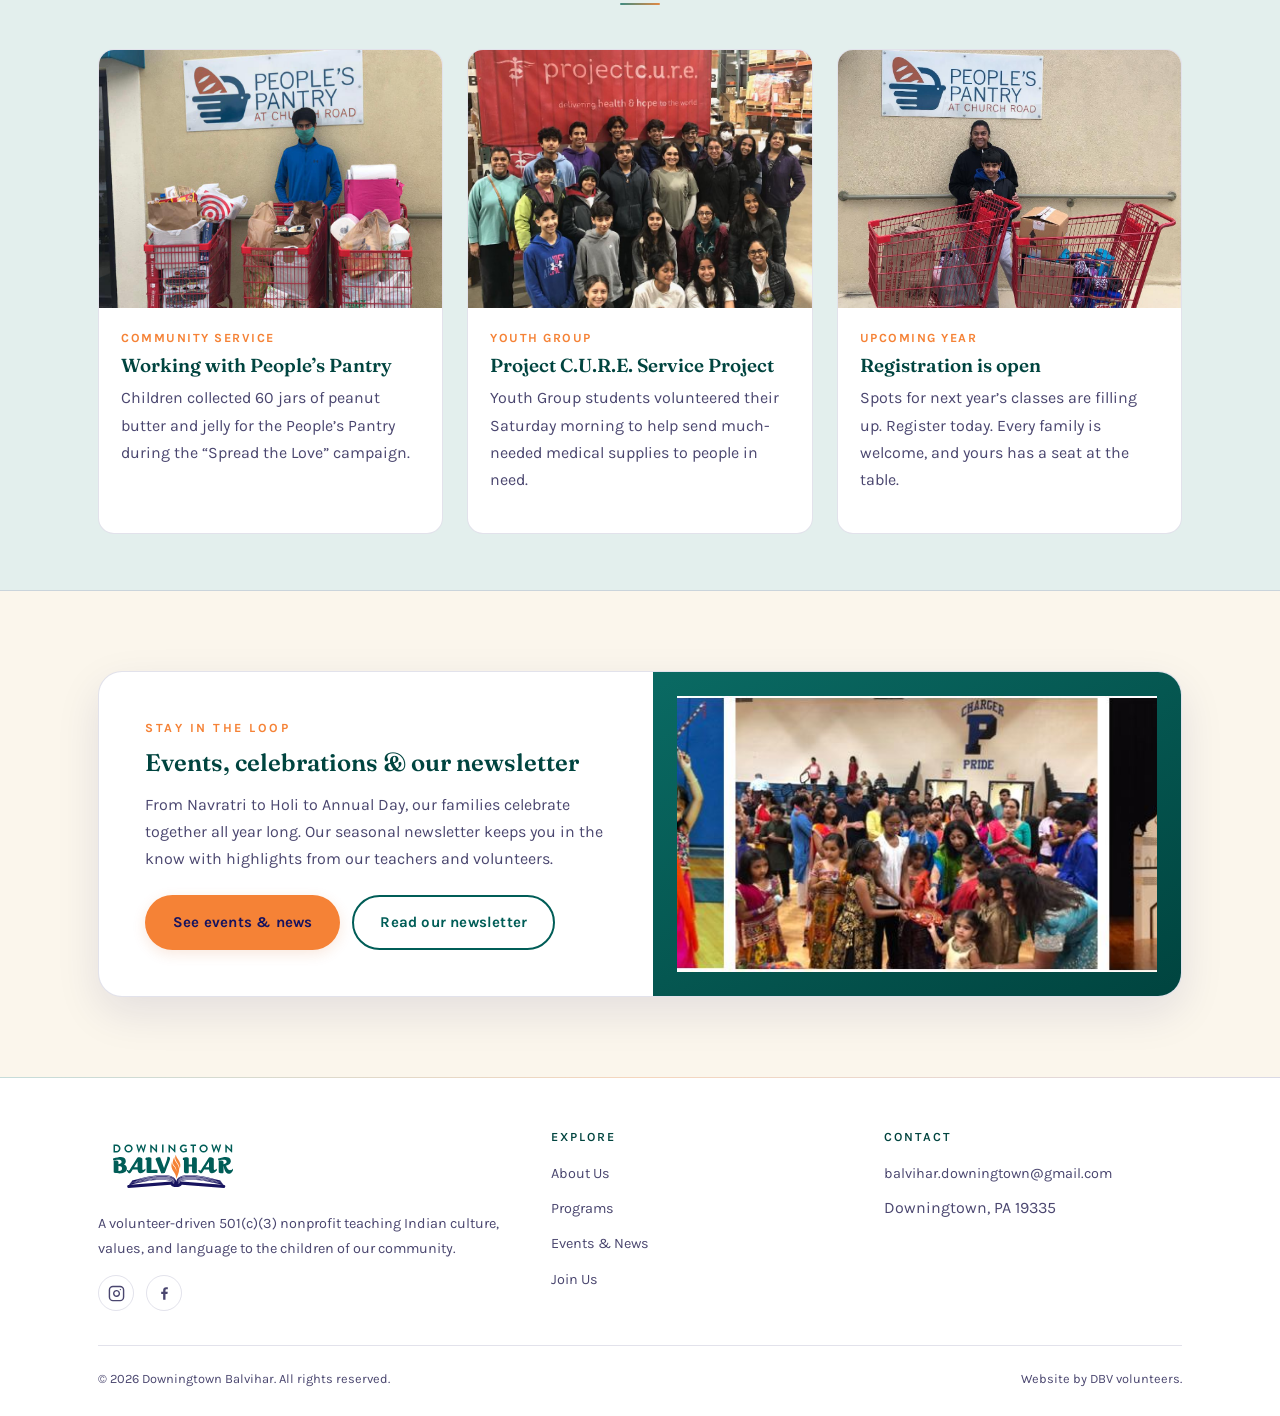
==== commit 682e2ca6: "Update index.html removed Peirce MS address at the footnote, and kept just email, in case we change " ====
--- a/index.html
+++ b/index.html
@@ -494,7 +494,6 @@
         <ul>
           <li><a href="mailto:balvihar.downingtown@gmail.com">balvihar.downingtown@gmail.com</a></li>
           <li><span>Downingtown, PA 19335</span></li>
-          <li><span>E.N. Peirce Middle School, West Chester</span></li>
         </ul>
       </div>
     </div>
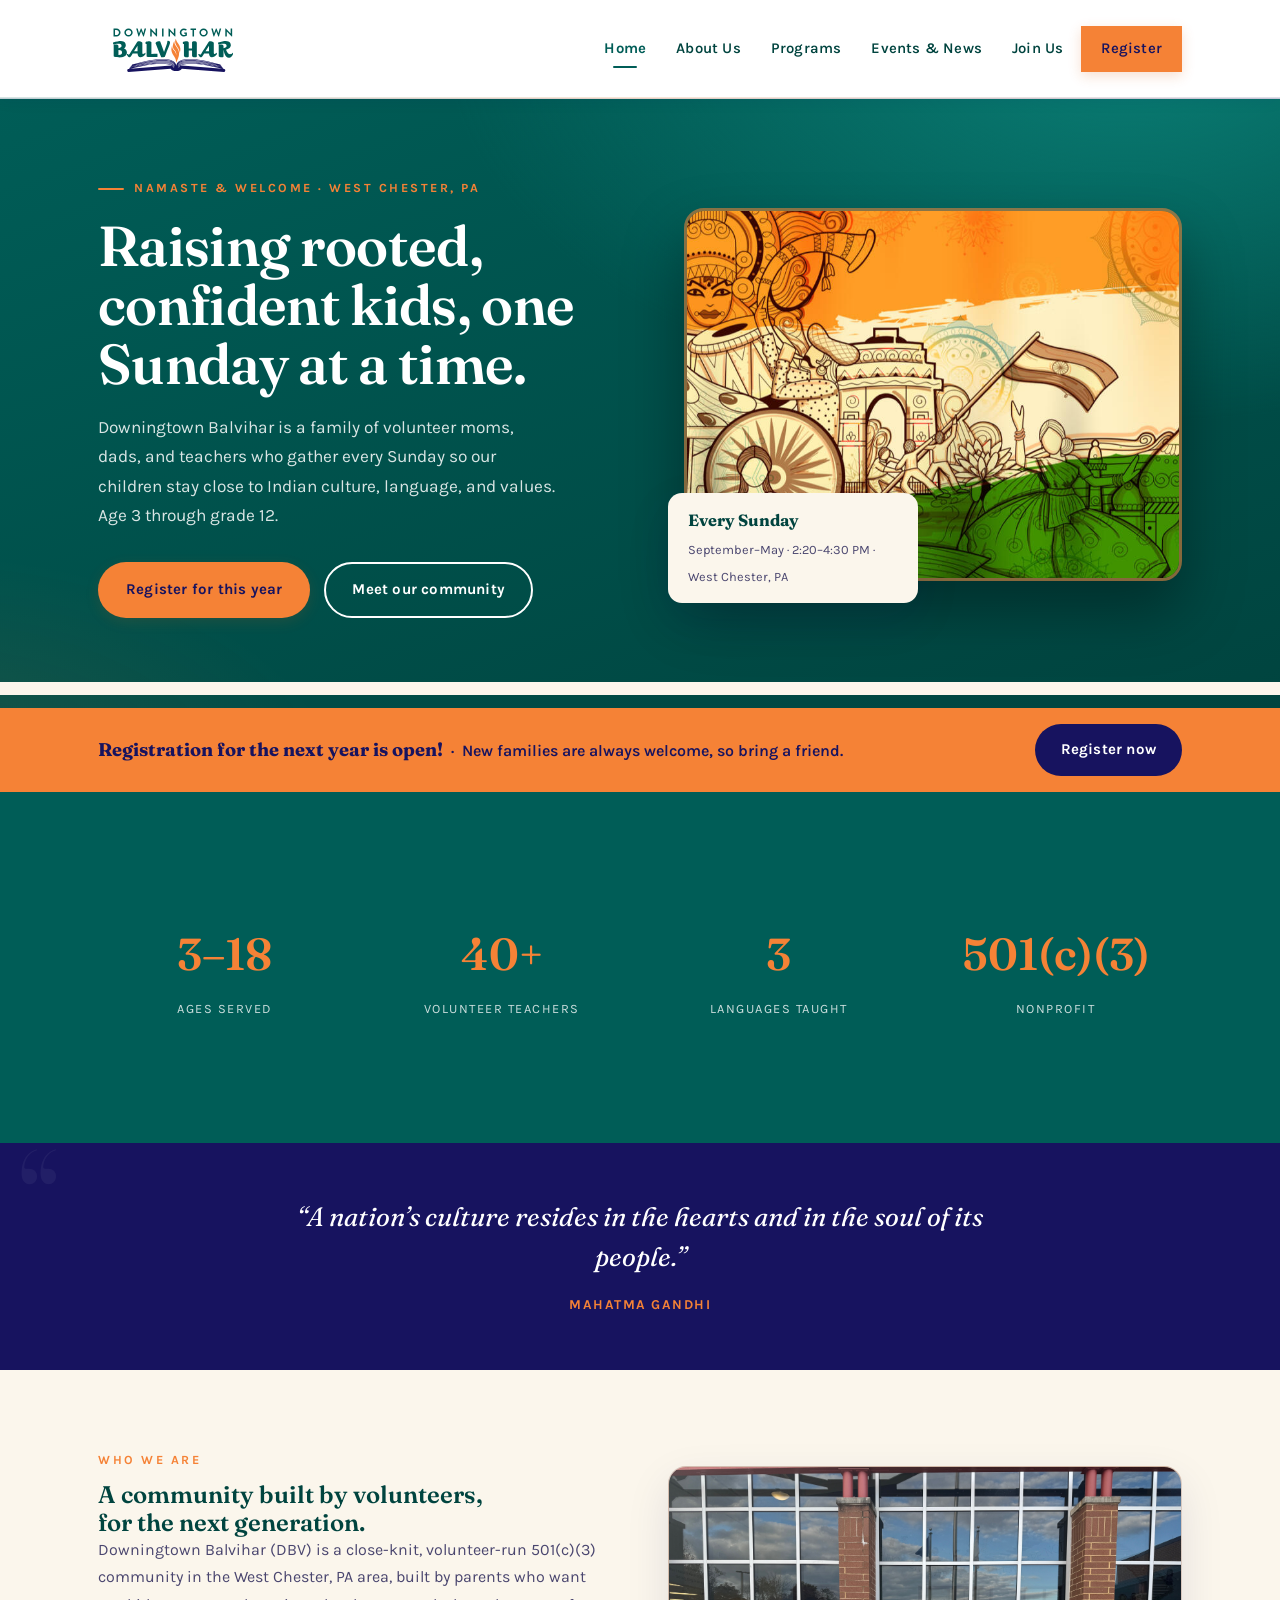
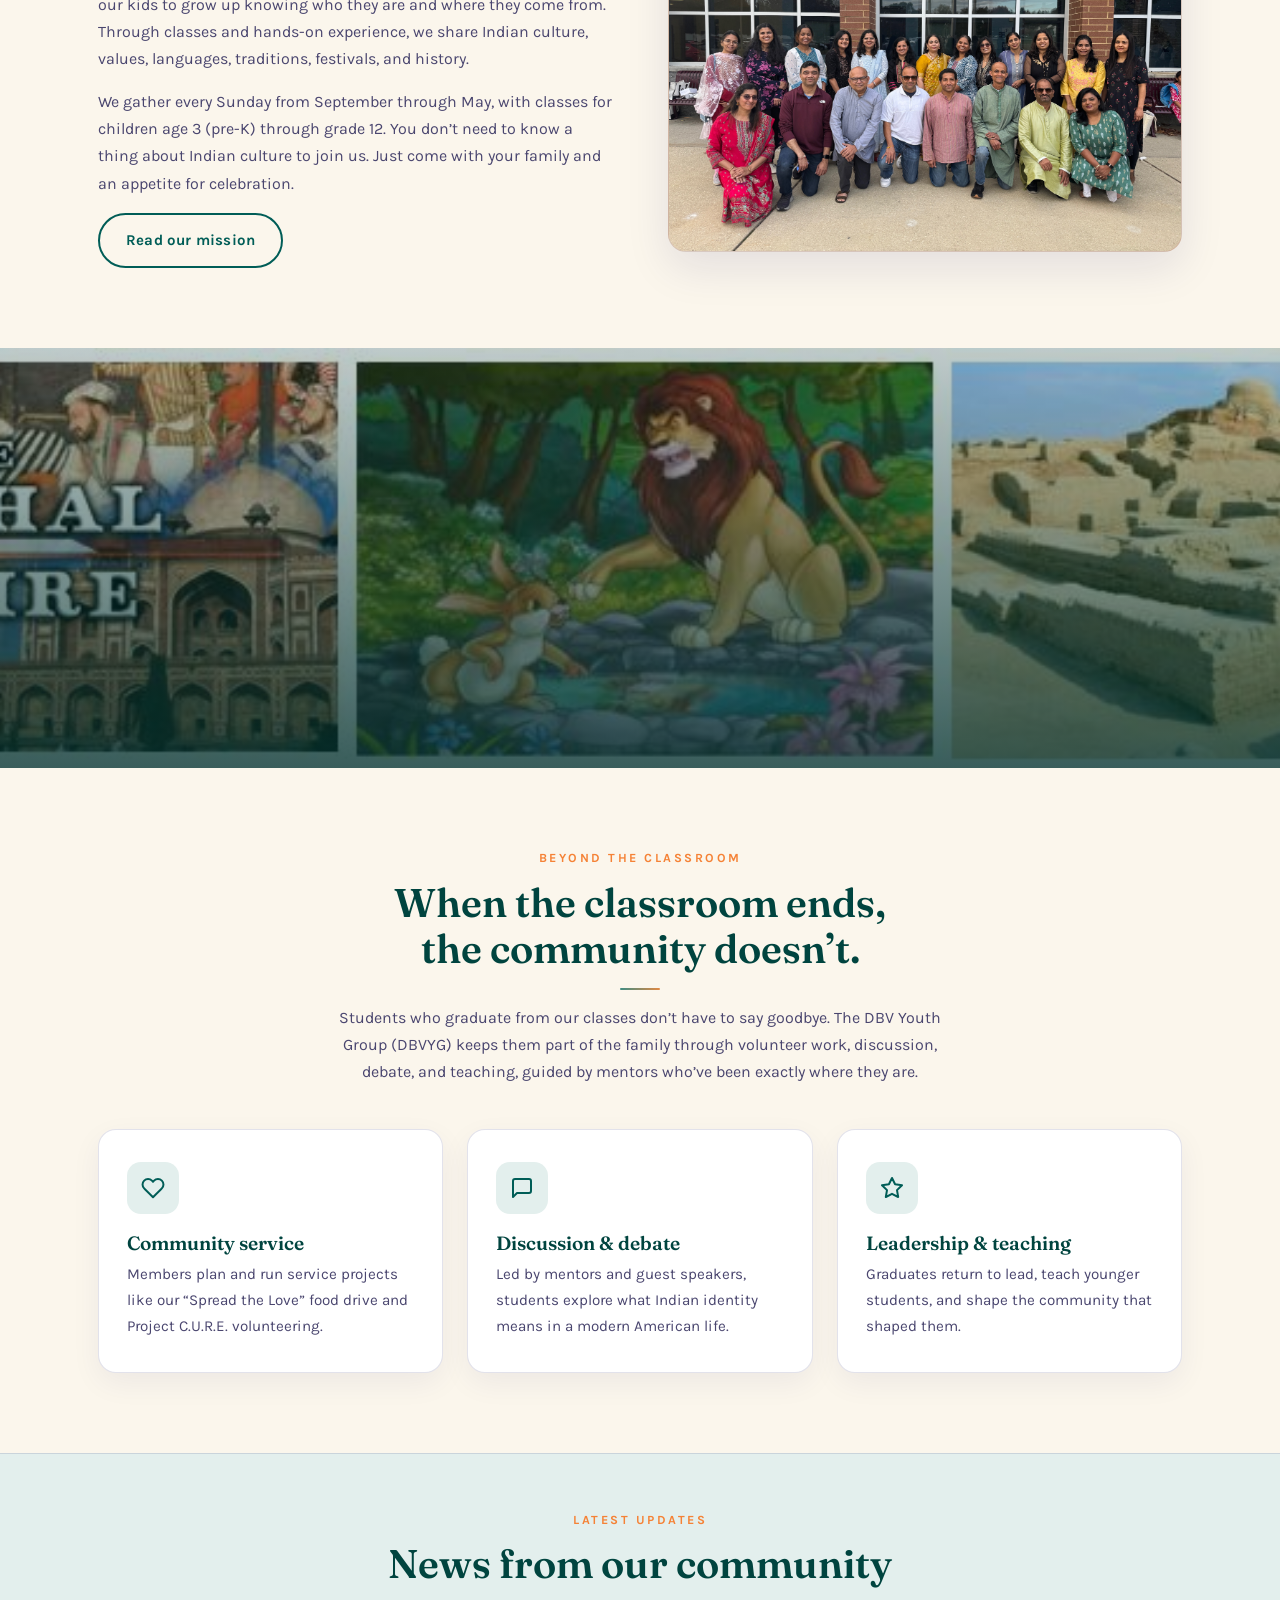
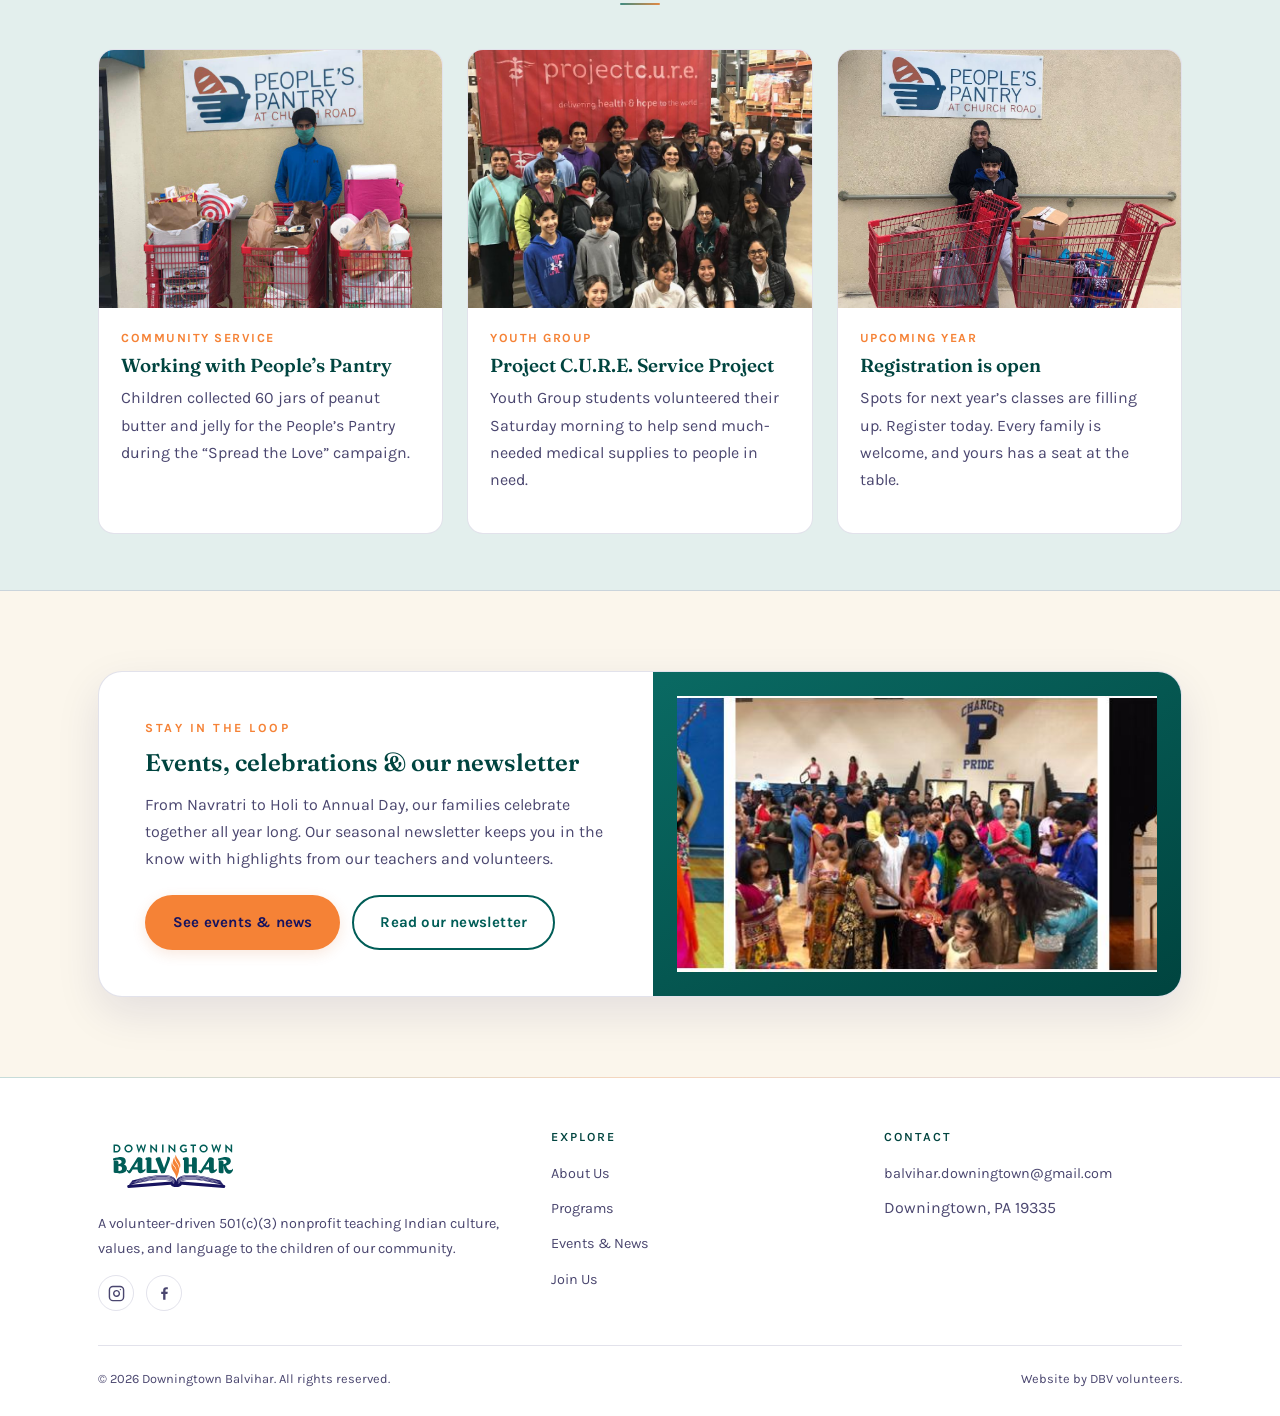
==== commit fad04d38: "Removed Pierce Middles address" ====
--- a/index.html
+++ b/index.html
@@ -312,10 +312,10 @@
     <button class="menu-toggle" type="button" aria-label="Toggle menu">&#9776;</button>
     <nav class="main-nav">
       <a class='active' href='index.html'>Home</a>
-      <a href='https://dbvwebsitetest.netlify.app/about'>About Us</a>
-      <a href='https://dbvwebsitetest.netlify.app/programs'>Programs</a>
-      <a href='https://dbvwebsitetest.netlify.app/events'>Events &amp; News</a>
-      <a href='https://dbvwebsitetest.netlify.app/join'>Join Us</a>
+      <a href='about.html'>About Us</a>
+      <a href='programs.html'>Programs</a>
+      <a href='events.html'>Events &amp; News</a>
+      <a href='join.html'>Join Us</a>
       <a class="nav-cta" href="https://www.downingtownbalvihar.org/form/m/378462" target="_blank" rel="noopener">Register</a>
     </nav>
   </div>
@@ -329,7 +329,7 @@
       <p class="lead">Downingtown Balvihar is a family of volunteer moms, dads, and teachers who gather every Sunday so our children stay close to Indian culture, language, and values. Age 3 through grade 12.</p>
       <div class="hero-actions">
         <a class="btn btn-primary" href="https://www.downingtownbalvihar.org/form/m/378462" target="_blank" rel="noopener">Register for this year</a>
-        <a class='btn btn-outline' href='https://dbvwebsitetest.netlify.app/about'>Meet our community</a>
+        <a class='btn btn-outline' href='about.html'>Meet our community</a>
       </div>
     </div>
     <div class="hero-art">
@@ -375,7 +375,7 @@
       <h2>A community built by volunteers, for the next generation.</h2>
       <p>Downingtown Balvihar (DBV) is a close-knit, volunteer-run 501(c)(3) community in the West Chester, PA area, built by parents who want our kids to grow up knowing who they are and where they come from. Through classes and hands-on experience, we share Indian culture, values, languages, traditions, festivals, and history.</p>
       <p>We gather every Sunday from September through May, with classes for children age 3 (pre-K) through grade 12. You don&rsquo;t need to know a thing about Indian culture to join us. Just come with your family and an appetite for celebration.</p>
-      <a class='btn btn-outline-dark' href='https://dbvwebsitetest.netlify.app/about'>Read our mission</a>
+      <a class='btn btn-outline-dark' href='about.html'>Read our mission</a>
     </div>
     <div class="img-frame r43 reveal"><img src="assets/teachers.jpg" alt="Downingtown Balvihar teachers and community together"></div>
   </div>
@@ -386,7 +386,7 @@
     <span class="eyebrow" style="color:var(--orange);">What we offer</span>
     <h2>Culture, language &amp; a community that becomes family.</h2>
     <p>Three things our children carry with them for life, in the classroom and out in the world.</p>
-    <a class='btn btn-primary' href='https://dbvwebsitetest.netlify.app/programs' style='margin-top:24px;'>Explore our programs</a>
+    <a class='btn btn-primary' href='programs.html' style='margin-top:24px;'>Explore our programs</a>
   </div>
 </div>
 
@@ -460,7 +460,7 @@
         <h2>Events, celebrations &amp; our newsletter</h2>
         <p style="margin-top:14px;">From Navratri to Holi to Annual Day, our families celebrate together all year long. Our seasonal newsletter keeps you in the know with highlights from our teachers and volunteers.</p>
         <div style="display:flex; gap:12px; flex-wrap:wrap; margin-top:22px;">
-          <a class='btn btn-primary' href='https://dbvwebsitetest.netlify.app/events'>See events &amp; news</a>
+          <a class='btn btn-primary' href='events.html'>See events &amp; news</a>
           <a class="btn btn-outline-dark" href="https://www.downingtownbalvihar.org/yg_newsletters" target="_blank" rel="noopener">Read our newsletter</a>
         </div>
       </div>
@@ -483,10 +483,10 @@
       <div>
         <h4>Explore</h4>
         <ul>
-          <li><a href='https://dbvwebsitetest.netlify.app/about'>About Us</a></li>
-          <li><a href='https://dbvwebsitetest.netlify.app/programs'>Programs</a></li>
-          <li><a href='https://dbvwebsitetest.netlify.app/events'>Events &amp; News</a></li>
-          <li><a href='https://dbvwebsitetest.netlify.app/join'>Join Us</a></li>
+          <li><a href='about.html'>About Us</a></li>
+          <li><a href='programs.html'>Programs</a></li>
+          <li><a href='events.html'>Events &amp; News</a></li>
+          <li><a href='join.html'>Join Us</a></li>
         </ul>
       </div>
       <div>
@@ -524,4 +524,4 @@
 </script>
 
 </body>
-</html><script async src=".netlify/scripts/hud?variant=public" data-nf-variant="public" data-netlify-site-id="939a7c36-e662-4528-bc57-b235e3585050" data-app-host="app.netlify.com"></script>
+</html><script async src=".netlify/scripts/hud%3Fvariant=public" data-nf-variant="public" data-netlify-site-id="939a7c36-e662-4528-bc57-b235e3585050" data-app-host="app.netlify.com"></script>
